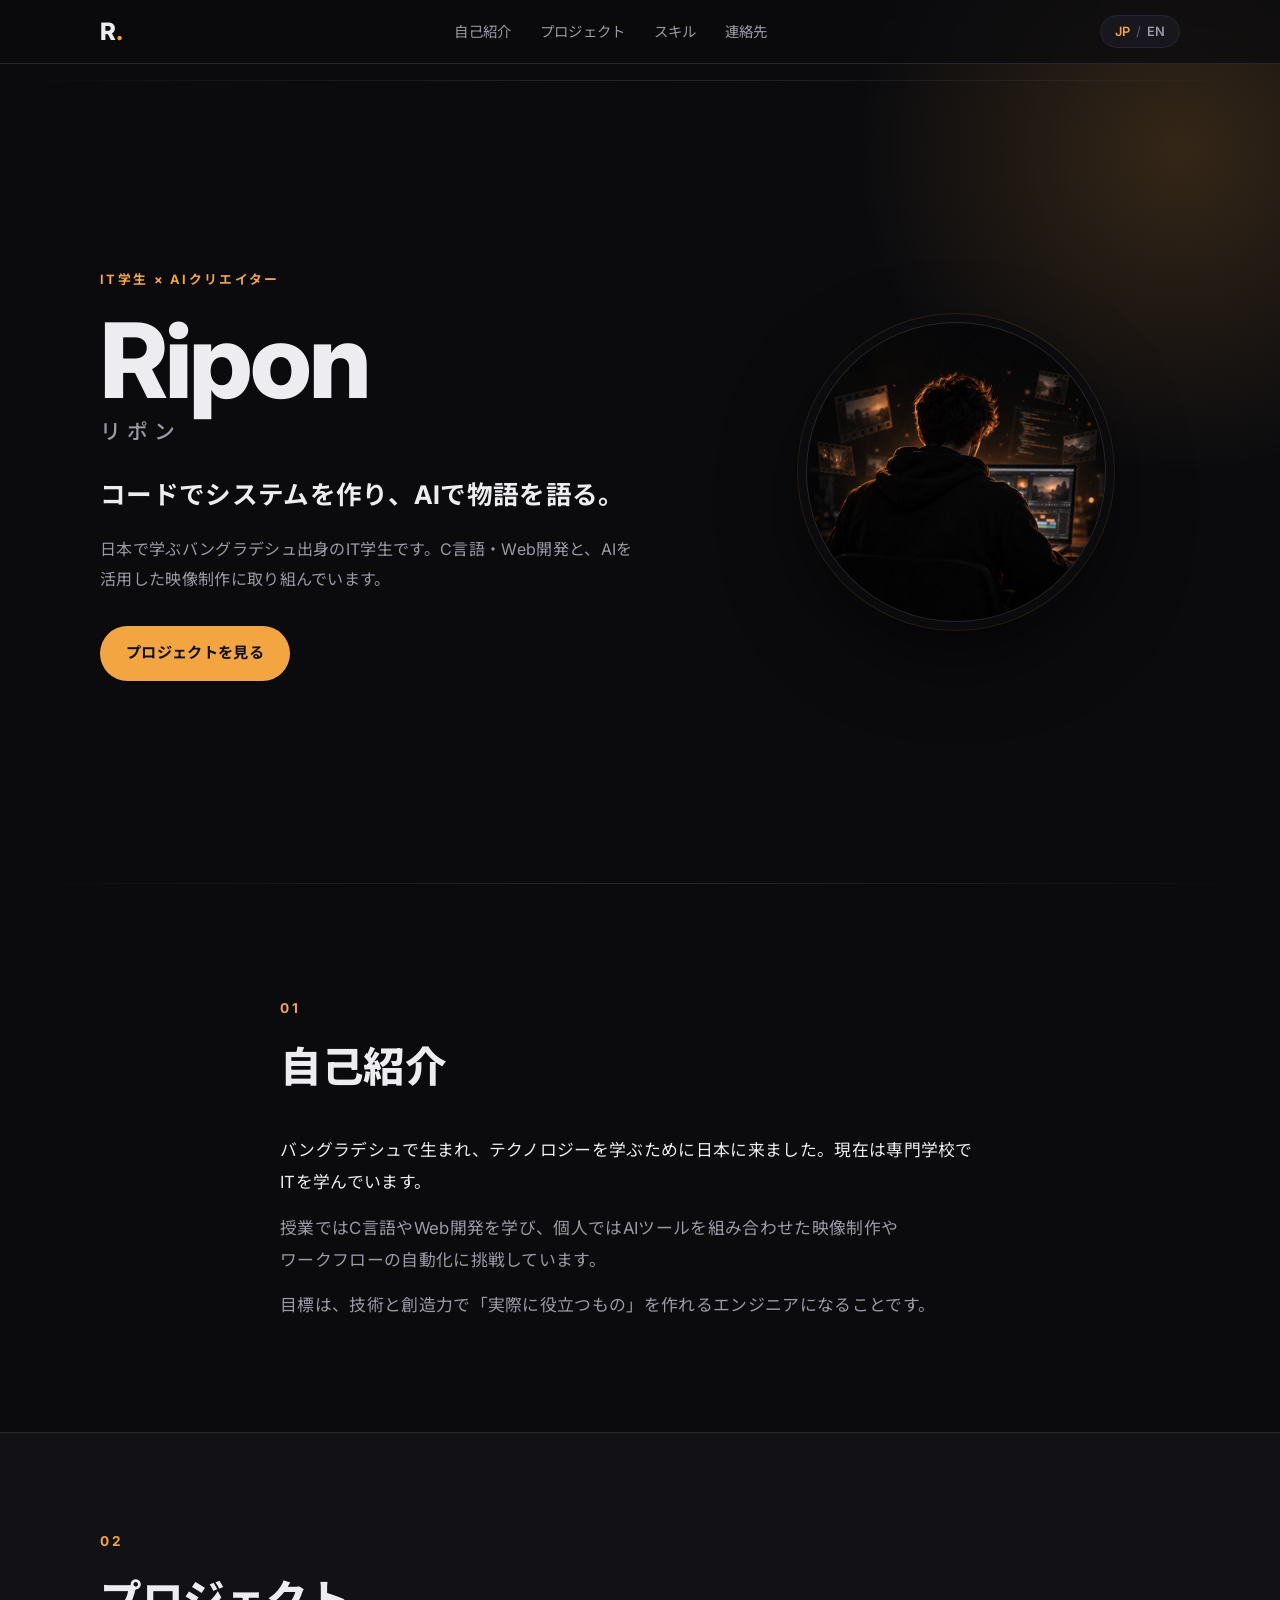
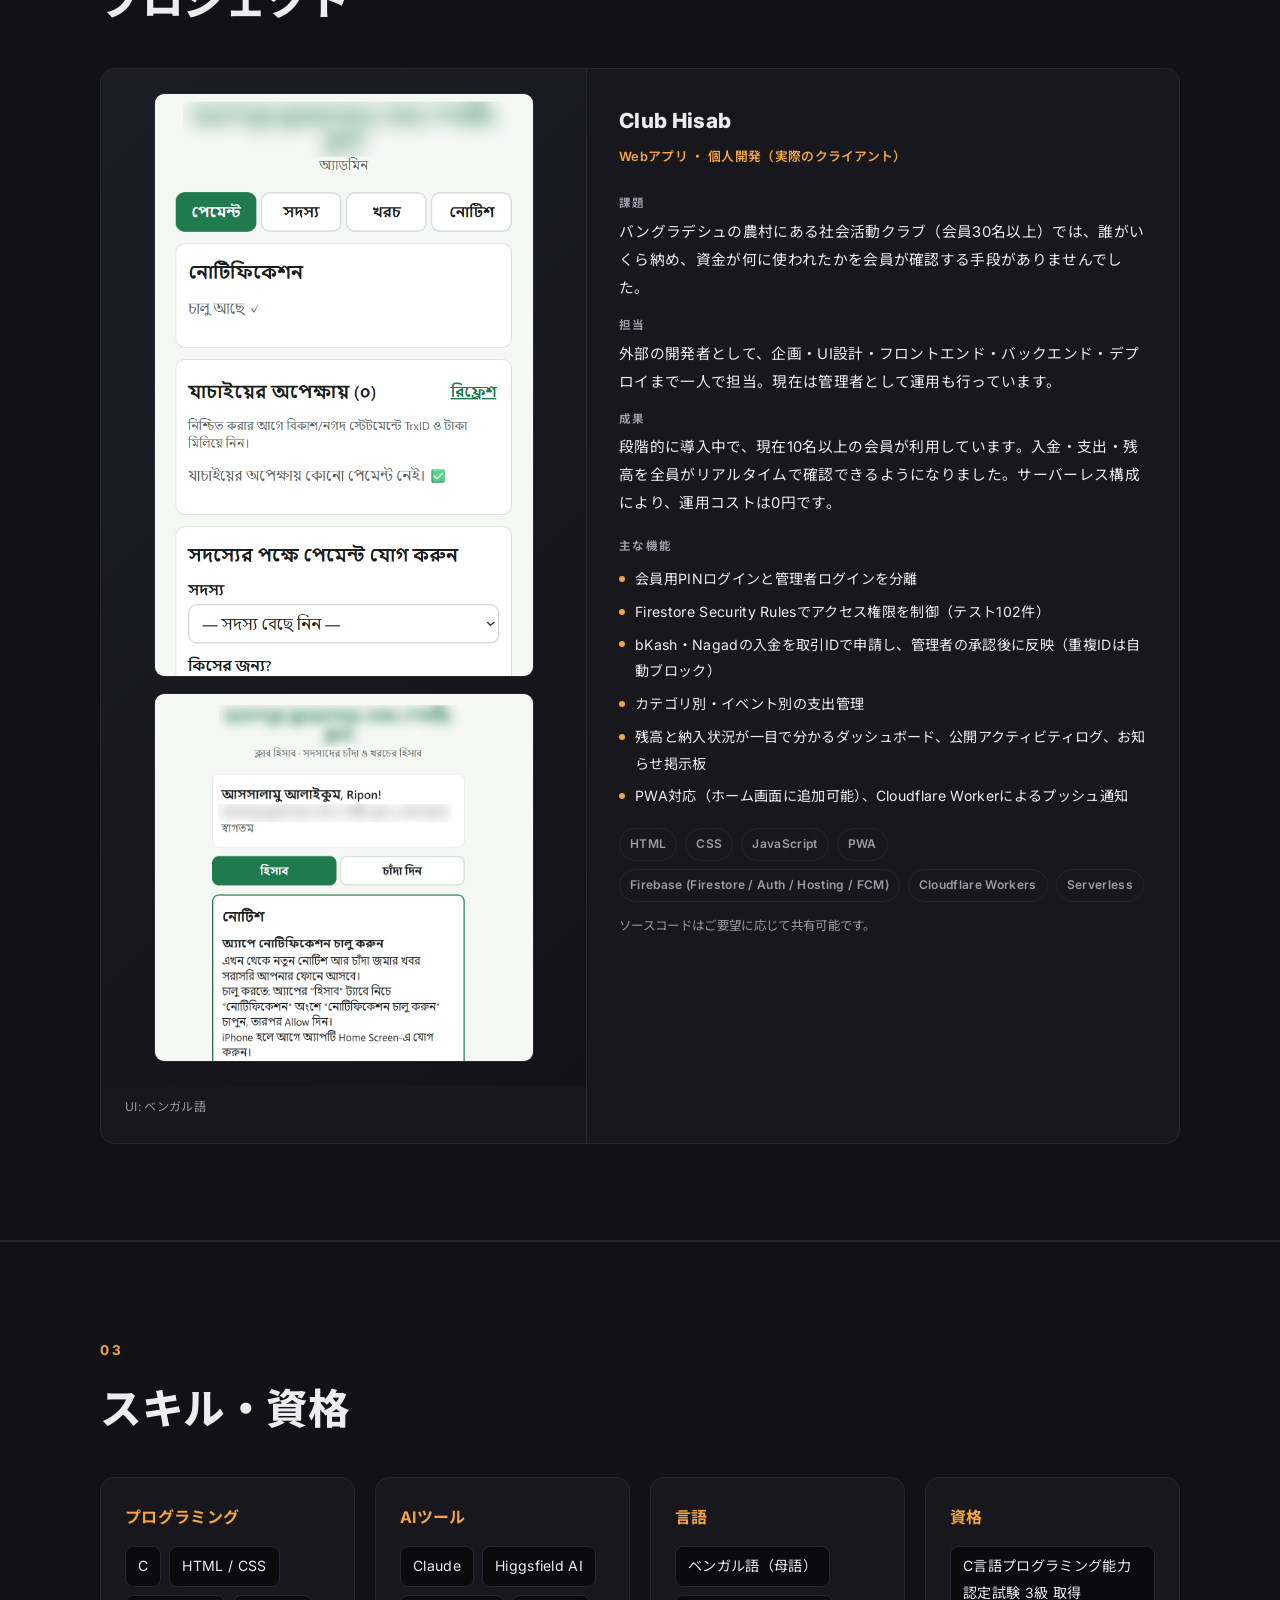
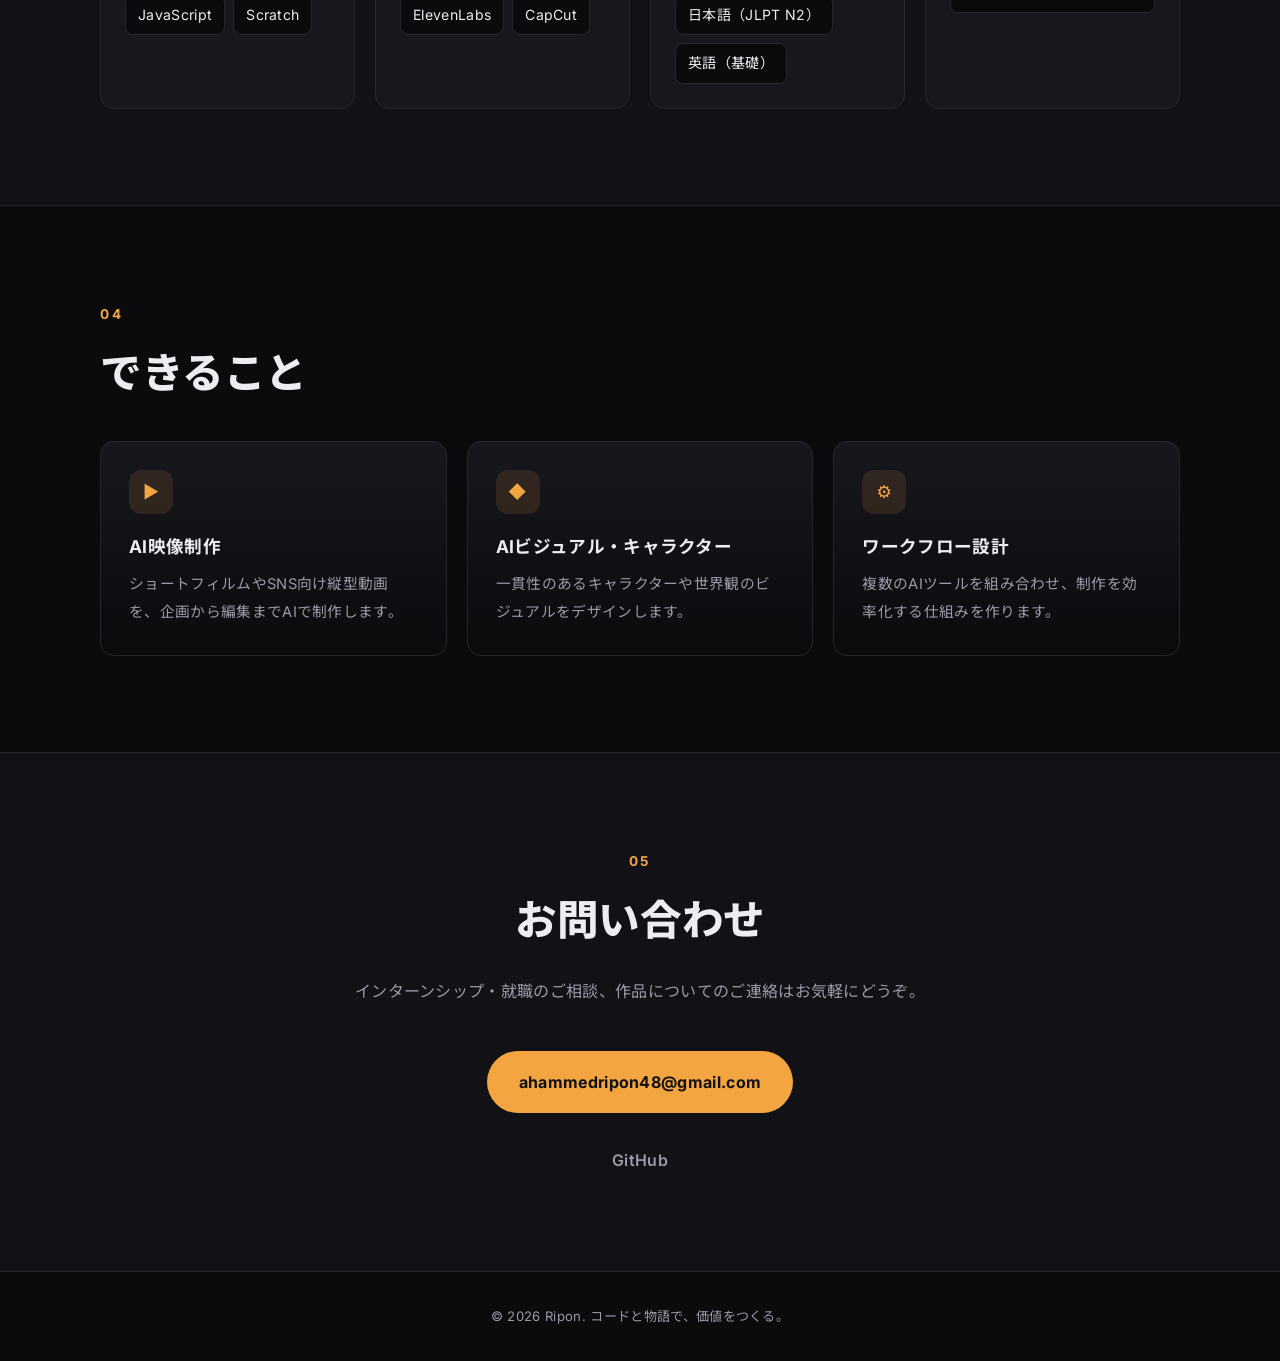
==== index.html @ 4f310263 "Launch portfolio site" ====
<!DOCTYPE html>
<html lang="ja">
<head>
  <meta charset="UTF-8">
  <meta name="viewport" content="width=device-width, initial-scale=1.0">

  <!-- Apply language before first paint. Priority: ?lang= > localStorage > Japanese -->
  <script>
    (function () {
      document.documentElement.classList.add("js");
      var lang = null;
      try { lang = new URLSearchParams(location.search).get("lang"); } catch (e) {}
      if (lang !== "en" && lang !== "ja") {
        try { lang = localStorage.getItem("ripon-lang"); } catch (e) {}
      }
      if (lang === "en") {
        document.documentElement.classList.add("lang-en");
        document.documentElement.lang = "en";
      }
    })();
  </script>

  <title>Ripon | IT Student × AI Creator</title>
  <meta name="description" content="Ripon — IT student in Japan and AI creator. I build systems with code and tell stories with AI. 日本で学ぶIT学生・AIクリエイター。">
  <meta name="theme-color" content="#0b0b0e">

  <!-- Open Graph / share preview -->
  <!-- [PLACEHOLDER] After deploying, change og:url and og:image / twitter:image to ABSOLUTE URLs
       (e.g. https://USERNAME.github.io/REPO/images/og.jpg) — most platforms ignore relative paths. -->
  <meta property="og:type" content="website">
  <meta property="og:title" content="Ripon | IT Student × AI Creator">
  <meta property="og:description" content="I build systems with code and tell stories with AI. コードでシステムを作り、AIで物語を語る。">
  <meta property="og:image" content="images/og.jpg">
  <meta property="og:image:width" content="1200">
  <meta property="og:image:height" content="630">
  <meta property="og:url" content="https://example.com/"> <!-- [PLACEHOLDER] -->
  <meta name="twitter:card" content="summary_large_image">
  <meta name="twitter:title" content="Ripon | IT Student × AI Creator">
  <meta name="twitter:description" content="I build systems with code and tell stories with AI.">
  <meta name="twitter:image" content="images/og.jpg">

  <link rel="icon" type="image/png" href="images/favicon.png">
  <link rel="apple-touch-icon" href="images/favicon.png">

  <link rel="preconnect" href="https://fonts.googleapis.com">
  <link rel="preconnect" href="https://fonts.gstatic.com" crossorigin>
  <link href="https://fonts.googleapis.com/css2?family=Inter:wght@400;500;700;800&family=Noto+Sans+JP:wght@400;500;700;900&display=swap" rel="stylesheet">
  <link rel="stylesheet" href="style.css">
</head>
<body>

  <!-- ===== HEADER / NAV ===== -->
  <header class="site-header">
    <div class="container nav">
      <a href="#hero" class="logo" aria-label="Home">R<span>.</span></a>
      <nav aria-label="Main">
        <ul class="nav-links" id="navLinks">
          <li><a href="#about"><span data-lang="ja">自己紹介</span><span data-lang="en">About</span></a></li>
          <li><a href="#projects"><span data-lang="ja">プロジェクト</span><span data-lang="en">Projects</span></a></li>
          <!-- HIDDEN FOR LAUNCH: nav AI Work — to restore: delete this wrapper line and the END line, then replace every ~~ inside with --
          <li><a href="#creative"><span data-lang="ja">AI作品</span><span data-lang="en">AI Work</span></a></li>
          END HIDDEN: nav AI Work -->
          <li><a href="#skills"><span data-lang="ja">スキル</span><span data-lang="en">Skills</span></a></li>
          <li><a href="#contact"><span data-lang="ja">連絡先</span><span data-lang="en">Contact</span></a></li>
        </ul>
      </nav>
      <div class="nav-actions">
        <button class="lang-toggle" id="langToggle" type="button" aria-label="Switch to English">
          <span class="lang-opt active" data-lang-opt="ja">JP</span>
          <span class="lang-sep">/</span>
          <span class="lang-opt" data-lang-opt="en">EN</span>
        </button>
        <button class="menu-toggle" id="menuToggle" type="button" aria-expanded="false" aria-controls="navLinks" aria-label="Menu">
          <span></span><span></span><span></span>
        </button>
      </div>
    </div>
  </header>

  <main>

    <!-- ===== 1. HERO ===== -->
    <section id="hero" class="hero">
      <div class="hero-glow" aria-hidden="true"></div>
      <div class="container hero-inner">
        <div class="hero-text">
          <p class="eyebrow"><span data-lang="ja">IT学生 × AIクリエイター</span><span data-lang="en">IT Student × AI Creator</span></p>
          <h1 class="hero-name">
            Ripon
            <span class="hero-kana">リポン</span>
          </h1>
          <p class="hero-tagline">
            <span data-lang="ja">コードでシステムを作り、AIで物語を語る。</span>
            <span data-lang="en">I build systems with code and tell stories with AI.</span>
          </p>
          <p class="hero-intro">
            <span data-lang="ja">日本で学ぶバングラデシュ出身のIT学生です。C言語・Web開発と、AIを活用した映像制作に取り組んでいます。</span>
            <span data-lang="en">I'm an IT student from Bangladesh studying in Japan, working on C, web development, and AI-powered filmmaking.</span>
          </p>
          <div class="hero-cta">
            <a href="#projects" class="btn btn-primary"><span data-lang="ja">プロジェクトを見る</span><span data-lang="en">View Projects</span></a>
            <!-- HIDDEN FOR LAUNCH: hero CV buttons — to restore: delete this wrapper line and the END line, then replace every ~~ inside with --
            <!~~ [PLACEHOLDER] CV files: files/cv-ja.pdf and files/cv-en.pdf ~~>
            <a href="files/cv-ja.pdf" class="btn btn-ghost" data-lang="ja" download>履歴書 / CV をダウンロード</a>
            <a href="files/cv-en.pdf" class="btn btn-ghost" data-lang="en" download>Download CV</a>
            END HIDDEN: hero CV buttons -->
          </div>
        </div>
        <div class="hero-avatar">
          <div class="avatar-frame">
            <img src="images/avatar.jpg" alt="" width="800" height="800">
          </div>
        </div>
      </div>
    </section>

    <!-- ===== 2. ABOUT ===== -->
    <section id="about" class="section">
      <div class="container narrow">
        <p class="section-label">01</p>
        <h2 class="section-title"><span data-lang="ja">自己紹介</span><span data-lang="en">About</span></h2>
        <p class="about-text lead">
          <span data-lang="ja">バングラデシュで生まれ、テクノロジーを学ぶために日本に来ました。現在は専門学校でITを学んでいます。</span>
          <span data-lang="en">I was born in Bangladesh and came to Japan to study technology. I'm currently studying IT at a vocational college.</span>
        </p>
        <p class="about-text">
          <span data-lang="ja">授業ではC言語やWeb開発を学び、個人ではAIツールを組み合わせた映像制作やワークフローの自動化に挑戦しています。</span>
          <span data-lang="en">In class I learn C and web development; on my own I build AI video projects and automate creative workflows by connecting multiple AI tools.</span>
        </p>
        <p class="about-text">
          <span data-lang="ja">目標は、技術と創造力で「実際に役立つもの」を作れるエンジニアになることです。</span>
          <span data-lang="en">My goal is to become an engineer who uses technology and creativity to build things people actually use.</span>
        </p>
      </div>
    </section>

    <!-- ===== 3. PROJECTS ===== -->
    <section id="projects" class="section section-alt">
      <div class="container">
        <p class="section-label">02</p>
        <h2 class="section-title"><span data-lang="ja">プロジェクト</span><span data-lang="en">Projects</span></h2>

        <div class="project-grid">

          <!-- Project 1: Club Hisab (featured) -->
          <article class="project-card featured">
            <div class="project-thumb thumb-shots">
              <img class="shot shot-admin" src="images/club-hisab-admin.png" alt="Club Hisab admin panel (Bengali UI)" width="604" height="930" loading="lazy">
              <img class="shot shot-member" src="images/club-hisab.png" alt="Club Hisab member home (Bengali UI)" width="1006" height="976" loading="lazy">
            </div>
            <p class="thumb-caption"><span data-lang="ja">UI: ベンガル語</span><span data-lang="en">UI: Bengali</span></p>
            <div class="project-body">
              <h3 class="project-title">Club Hisab</h3>
              <p class="project-type"><span data-lang="ja">Webアプリ ・ 個人開発（実際のクライアント）</span><span data-lang="en">Web App · Solo Build for a Real Client</span></p>
              <dl class="case">
                <dt><span data-lang="ja">課題</span><span data-lang="en">Problem</span></dt>
                <dd>
                  <span data-lang="ja">バングラデシュの農村にある社会活動クラブ（会員30名以上）では、誰がいくら納め、資金が何に使われたかを会員が確認する手段がありませんでした。</span>
                  <span data-lang="en">A social-work club of 30+ members in a Bangladeshi village had no way for members to see who paid what or where the money went.</span>
                </dd>
                <dt><span data-lang="ja">担当</span><span data-lang="en">My Role</span></dt>
                <dd>
                  <span data-lang="ja">外部の開発者として、企画・UI設計・フロントエンド・バックエンド・デプロイまで一人で担当。現在は管理者として運用も行っています。</span>
                  <span data-lang="en">As an outside developer, I designed and built the entire app solo — planning, UI, front end, back end, and deployment — and now run it as admin.</span>
                </dd>
                <dt><span data-lang="ja">成果</span><span data-lang="en">Result</span></dt>
                <dd>
                  <span data-lang="ja">段階的に導入中で、現在10名以上の会員が利用しています。入金・支出・残高を全員がリアルタイムで確認できるようになりました。サーバーレス構成により、運用コストは0円です。</span>
                  <span data-lang="en">Rolling out in stages, with 10+ members actively using it. Every member can now see contributions, spending, and balance in real time. Serverless architecture keeps running costs at zero.</span>
                </dd>
              </dl>
              <div class="features">
                <h4 class="features-title"><span data-lang="ja">主な機能</span><span data-lang="en">Key Features</span></h4>
                <ul class="feature-list">
                  <li><span data-lang="ja">会員用PINログインと管理者ログインを分離</span><span data-lang="en">Member PIN login with a separate admin login</span></li>
                  <li><span data-lang="ja">Firestore Security Rulesでアクセス権限を制御（テスト102件）</span><span data-lang="en">Access control enforced with Firestore Security Rules (102 tests)</span></li>
                  <li><span data-lang="ja">bKash・Nagadの入金を取引IDで申請し、管理者の承認後に反映（重複IDは自動ブロック）</span><span data-lang="en">bKash/Nagad payments submitted with a transaction ID and counted only after admin approval (duplicate IDs blocked)</span></li>
                  <li><span data-lang="ja">カテゴリ別・イベント別の支出管理</span><span data-lang="en">Expense tracking by category and event</span></li>
                  <li><span data-lang="ja">残高と納入状況が一目で分かるダッシュボード、公開アクティビティログ、お知らせ掲示板</span><span data-lang="en">Dashboard showing balance and who has or hasn't paid, plus a public activity log and notice board</span></li>
                  <li><span data-lang="ja">PWA対応（ホーム画面に追加可能）、Cloudflare Workerによるプッシュ通知</span><span data-lang="en">Installable PWA with push notifications via a Cloudflare Worker</span></li>
                </ul>
              </div>
              <ul class="tags">
                <li>HTML</li><li>CSS</li><li>JavaScript</li><li>PWA</li><li>Firebase (Firestore / Auth / Hosting / FCM)</li><li>Cloudflare Workers</li><li>Serverless</li>
              </ul>
              <p class="project-note"><span data-lang="ja">ソースコードはご要望に応じて共有可能です。</span><span data-lang="en">Source code available on request.</span></p>
              <!-- Repo is private — link stays "#" so it remains hidden -->
              <a href="#" class="project-link"><span data-lang="ja">詳細を見る →</span><span data-lang="en">View details →</span></a>
            </div>
          </article>

          <!-- HIDDEN FOR LAUNCH: Projects 2–3 (マイ貯金プラン, QUMCUM) — to restore: delete this wrapper line and the END line, then replace every ~~ inside with --
          <!~~ Project 2: マイ貯金プラン ~~>
          <article class="project-card">
            <div class="project-thumb">
              <!~~ [PLACEHOLDER] <img src="images/saving-plan.png" alt="マイ貯金プラン screenshot"> ~~>
              <span class="placeholder-tag">[PLACEHOLDER] Screenshot</span>
            </div>
            <div class="project-body">
              <h3 class="project-title"><span data-lang="ja">マイ貯金プラン</span><span data-lang="en">My Savings Plan (マイ貯金プラン)</span></h3>
              <p class="project-type"><span data-lang="ja">デスクトップアプリ ・ 学校チーム制作</span><span data-lang="en">Desktop App · School Team Project</span></p>
              <dl class="case">
                <dt><span data-lang="ja">課題</span><span data-lang="en">Problem</span></dt>
                <dd>
                  <span data-lang="ja">[PLACEHOLDER] 学生が貯金目標を立てても、進み具合が見えず続かない。</span>
                  <span data-lang="en">[PLACEHOLDER] Students set savings goals but give up because they can't see their progress.</span>
                </dd>
                <dt><span data-lang="ja">担当</span><span data-lang="en">My Role</span></dt>
                <dd>
                  <span data-lang="ja">[PLACEHOLDER] チームの一員として、○○機能の実装を担当。</span>
                  <span data-lang="en">[PLACEHOLDER] As a team member, I implemented the ___ feature.</span>
                </dd>
                <dt><span data-lang="ja">成果</span><span data-lang="en">Result</span></dt>
                <dd>
                  <span data-lang="ja">[PLACEHOLDER] 目標額と達成率を日本語UIで分かりやすく表示するアプリを完成。</span>
                  <span data-lang="en">[PLACEHOLDER] Shipped an app that clearly shows goal amount and progress in a Japanese UI.</span>
                </dd>
              </dl>
              <ul class="tags">
                <li>C</li><li>DX Library</li><li><span data-lang="ja">チーム開発</span><span data-lang="en">Team Project</span></li>
              </ul>
              <!~~ [PLACEHOLDER] Replace "#" with real link — hidden until then ~~>
              <a href="#" class="project-link"><span data-lang="ja">詳細を見る →</span><span data-lang="en">View details →</span></a>
            </div>
          </article>

          <!~~ Project 3: QUMCUM ~~>
          <article class="project-card">
            <div class="project-thumb">
              <!~~ [PLACEHOLDER] <img src="images/qumcum.png" alt="QUMCUM robot program"> ~~>
              <span class="placeholder-tag">[PLACEHOLDER] Photo / Screenshot</span>
            </div>
            <div class="project-body">
              <h3 class="project-title"><span data-lang="ja">QUMCUM 信号プログラム</span><span data-lang="en">QUMCUM Traffic Signal Program</span></h3>
              <p class="project-type"><span data-lang="ja">ロボット × 教育 ・ 授業制作</span><span data-lang="en">Robotics × Education · Class Project</span></p>
              <dl class="case">
                <dt><span data-lang="ja">課題</span><span data-lang="en">Problem</span></dt>
                <dd>
                  <span data-lang="ja">[PLACEHOLDER] 日本の交通ルール（信号）を楽しく学べる教材が欲しい。</span>
                  <span data-lang="en">[PLACEHOLDER] Needed a fun way to learn Japanese traffic-signal rules.</span>
                </dd>
                <dt><span data-lang="ja">担当</span><span data-lang="en">My Role</span></dt>
                <dd>
                  <span data-lang="ja">[PLACEHOLDER] クイズの設計とScratchでのプログラム作成。</span>
                  <span data-lang="en">[PLACEHOLDER] Designed the quiz and programmed it in Scratch.</span>
                </dd>
                <dt><span data-lang="ja">成果</span><span data-lang="en">Result</span></dt>
                <dd>
                  <span data-lang="ja">[PLACEHOLDER] ロボットが動きで正解・不正解を伝えるクイズ形式の教材を完成。</span>
                  <span data-lang="en">[PLACEHOLDER] Built a quiz where the robot shows right/wrong answers through movement.</span>
                </dd>
              </dl>
              <ul class="tags">
                <li>Scratch</li><li>QUMCUM Pro</li><li><span data-lang="ja">ロボット</span><span data-lang="en">Robotics</span></li>
              </ul>
              <!~~ [PLACEHOLDER] Replace "#" with real link — hidden until then ~~>
              <a href="#" class="project-link"><span data-lang="ja">詳細を見る →</span><span data-lang="en">View details →</span></a>
            </div>
          </article>
          END HIDDEN: Projects 2–3 (マイ貯金プラン, QUMCUM) -->

        </div>
      </div>
    </section>

    <!-- HIDDEN FOR LAUNCH: AI Creative Work section — to restore: delete this wrapper line and the END line, then replace every ~~ inside with --
    <!~~ ===== 4. AI CREATIVE WORK ===== ~~>
    <section id="creative" class="section">
      <div class="container">
        <p class="section-label">03</p>
        <h2 class="section-title"><span data-lang="ja">AIクリエイティブ作品</span><span data-lang="en">AI Creative Work</span></h2>
        <p class="section-lead">
          <span data-lang="ja">Claude・Higgsfield・ElevenLabs・CapCutを組み合わせて制作したAI映像・ビジュアル作品です。</span>
          <span data-lang="en">AI videos and visuals made by combining Claude, Higgsfield, ElevenLabs, and CapCut.</span>
        </p>

        <div class="gallery">
          <!~~ [PLACEHOLDER] Replace each tile with <video> / <img> / YouTube thumbnail link ~~>
          <figure class="gallery-item tall">
            <div class="gallery-media"><span class="placeholder-tag">[PLACEHOLDER] AI Short Film</span></div>
            <figcaption><span data-lang="ja">[PLACEHOLDER] 作品タイトル 1 — AIショートフィルム</span><span data-lang="en">[PLACEHOLDER] Title 1 — AI Short Film</span></figcaption>
          </figure>
          <figure class="gallery-item">
            <div class="gallery-media"><span class="placeholder-tag">[PLACEHOLDER] Character Art</span></div>
            <figcaption><span data-lang="ja">[PLACEHOLDER] 作品タイトル 2 — キャラクターデザイン</span><span data-lang="en">[PLACEHOLDER] Title 2 — Character Design</span></figcaption>
          </figure>
          <figure class="gallery-item">
            <div class="gallery-media"><span class="placeholder-tag">[PLACEHOLDER] Cinematic Still</span></div>
            <figcaption><span data-lang="ja">[PLACEHOLDER] 作品タイトル 3 — シネマティック画像</span><span data-lang="en">[PLACEHOLDER] Title 3 — Cinematic Still</span></figcaption>
          </figure>
          <figure class="gallery-item wide">
            <div class="gallery-media"><span class="placeholder-tag">[PLACEHOLDER] AI Video Series</span></div>
            <figcaption><span data-lang="ja">[PLACEHOLDER] 作品タイトル 4 — AI映像シリーズ</span><span data-lang="en">[PLACEHOLDER] Title 4 — AI Video Series</span></figcaption>
          </figure>
        </div>
      </div>
    </section>
    END HIDDEN: AI Creative Work section -->

    <!-- ===== 5. SKILLS & CERTIFICATIONS ===== -->
    <section id="skills" class="section section-alt">
      <div class="container">
        <p class="section-label">03</p>
        <h2 class="section-title"><span data-lang="ja">スキル・資格</span><span data-lang="en">Skills &amp; Certifications</span></h2>

        <div class="skills-grid">
          <div class="skill-block">
            <h3><span data-lang="ja">プログラミング</span><span data-lang="en">Programming</span></h3>
            <ul class="skill-list">
              <li>C</li><li>HTML / CSS</li><li>JavaScript</li><li>Scratch</li>
            </ul>
          </div>
          <div class="skill-block">
            <h3><span data-lang="ja">AIツール</span><span data-lang="en">AI Tools</span></h3>
            <ul class="skill-list">
              <li>Claude</li><li>Higgsfield AI</li><li>ElevenLabs</li><li>CapCut</li>
            </ul>
          </div>
          <div class="skill-block">
            <h3><span data-lang="ja">言語</span><span data-lang="en">Languages</span></h3>
            <ul class="skill-list">
              <li><span data-lang="ja">ベンガル語（母語）</span><span data-lang="en">Bengali (Native)</span></li>
              <li><span data-lang="ja">日本語（JLPT N2）</span><span data-lang="en">Japanese (JLPT N2)</span></li>
              <li><span data-lang="ja">英語（基礎）</span><span data-lang="en">English (Basic)</span></li>
            </ul>
          </div>
          <div class="skill-block">
            <h3><span data-lang="ja">資格</span><span data-lang="en">Certifications</span></h3>
            <ul class="skill-list">
              <li>
                <span data-lang="ja">C言語プログラミング能力認定試験 3級 取得</span>
                <span data-lang="en">C Programming Ability Certification, Level 3 (Passed)</span>
              </li>
            </ul>
          </div>
        </div>
      </div>
    </section>

    <!-- ===== 6. SERVICES (portfolio style, no pricing) ===== -->
    <section id="services" class="section">
      <div class="container">
        <p class="section-label">04</p>
        <h2 class="section-title"><span data-lang="ja">できること</span><span data-lang="en">What I Do</span></h2>
        <div class="service-grid">
          <div class="service-card">
            <span class="service-icon" aria-hidden="true">▶</span>
            <h3><span data-lang="ja">AI映像制作</span><span data-lang="en">AI Video Production</span></h3>
            <p>
              <span data-lang="ja">ショートフィルムやSNS向け縦型動画を、企画から編集までAIで制作します。</span>
              <span data-lang="en">Short films and vertical social videos, from concept to final edit, made with AI.</span>
            </p>
          </div>
          <div class="service-card">
            <span class="service-icon" aria-hidden="true">◆</span>
            <h3><span data-lang="ja">AIビジュアル・キャラクター</span><span data-lang="en">AI Visuals &amp; Characters</span></h3>
            <p>
              <span data-lang="ja">一貫性のあるキャラクターや世界観のビジュアルをデザインします。</span>
              <span data-lang="en">Consistent characters and world-building visuals.</span>
            </p>
          </div>
          <div class="service-card">
            <span class="service-icon" aria-hidden="true">⚙</span>
            <h3><span data-lang="ja">ワークフロー設計</span><span data-lang="en">Workflow Design</span></h3>
            <p>
              <span data-lang="ja">複数のAIツールを組み合わせ、制作を効率化する仕組みを作ります。</span>
              <span data-lang="en">Systems that connect multiple AI tools to make production faster.</span>
            </p>
          </div>
        </div>
      </div>
    </section>

    <!-- ===== 7. CONTACT ===== -->
    <section id="contact" class="section section-alt contact">
      <div class="container narrow center">
        <p class="section-label">05</p>
        <h2 class="section-title"><span data-lang="ja">お問い合わせ</span><span data-lang="en">Contact</span></h2>
        <p class="section-lead">
          <span data-lang="ja">インターンシップ・就職のご相談、作品についてのご連絡はお気軽にどうぞ。</span>
          <span data-lang="en">Open to internship and job opportunities. Feel free to reach out about my work, too.</span>
        </p>
        <div class="contact-actions">
          <a href="mailto:ahammedripon48@gmail.com" class="btn btn-primary btn-lg">ahammedripon48@gmail.com</a>
          <!-- HIDDEN FOR LAUNCH: contact CV buttons — to restore: delete this wrapper line and the END line, then replace every ~~ inside with --
          <!~~ [PLACEHOLDER] CV files: files/cv-ja.pdf and files/cv-en.pdf ~~>
          <a href="files/cv-ja.pdf" class="btn btn-ghost btn-lg" data-lang="ja" download>履歴書 / CV をダウンロード</a>
          <a href="files/cv-en.pdf" class="btn btn-ghost btn-lg" data-lang="en" download>Download CV</a>
          END HIDDEN: contact CV buttons -->
        </div>
        <ul class="social-links">
          <li><a href="https://github.com/Ripon1710" target="_blank" rel="noopener">GitHub</a></li>
          <li><a href="#" target="_blank" rel="noopener">YouTube</a></li>   <!-- [PLACEHOLDER] URL -->
          <li><a href="#" target="_blank" rel="noopener">TikTok</a></li>    <!-- [PLACEHOLDER] URL -->
          <li><a href="#" target="_blank" rel="noopener">Instagram</a></li> <!-- [PLACEHOLDER] URL -->
        </ul>
      </div>
    </section>

  </main>

  <footer class="site-footer">
    <div class="container">
      <p>© <span id="year">2026</span> Ripon.
        <span data-lang="ja">コードと物語で、価値をつくる。</span><span data-lang="en">Creating value with code and stories.</span>
      </p>
    </div>
  </footer>

  <script src="script.js"></script>
</body>
</html>
---- style.css ----
/* =========================================
   Ripon Portfolio — v1
   Dark cinematic theme, single accent color
   ========================================= */

:root {
  --bg: #0b0b0e;
  --bg-alt: #111116;
  --surface: #17171d;
  --border: #26262f;
  --text: #ececf1;
  --muted: #9a9aa8;
  --accent: #f2a541;           /* the ONE accent color (warm cinematic amber) */
  --accent-soft: rgba(242, 165, 65, 0.12);

  --font: "Inter", "Noto Sans JP", system-ui, -apple-system, "Hiragino Sans", "Yu Gothic", sans-serif;
  --radius: 14px;
  --max: 1120px;
  --nav-h: 64px;
}

/* ---------- Language visibility (single source of truth in HTML) ---------- */
html:not(.lang-en) [data-lang="en"] { display: none; }
html.lang-en [data-lang="ja"] { display: none; }

/* Japanese text reads better slightly looser */
html[lang="ja"] body { letter-spacing: 0.02em; line-height: 1.9; }

*,
*::before,
*::after { box-sizing: border-box; margin: 0; padding: 0; }

html { scroll-behavior: smooth; scroll-padding-top: var(--nav-h); }

body {
  font-family: var(--font);
  background: var(--bg);
  color: var(--text);
  line-height: 1.7;
  -webkit-font-smoothing: antialiased;
}

img, video { max-width: 100%; display: block; }
a { color: inherit; text-decoration: none; }
ul { list-style: none; }

:focus-visible { outline: 2px solid var(--accent); outline-offset: 3px; border-radius: 4px; }

.container { width: 100%; max-width: var(--max); margin: 0 auto; padding: 0 20px; }
.narrow { max-width: 760px; }
.center { text-align: center; }

/* ---------- Header ---------- */
.site-header {
  position: fixed; inset: 0 0 auto 0; z-index: 100;
  height: var(--nav-h);
  background: rgba(11, 11, 14, 0.75);
  backdrop-filter: blur(12px);
  -webkit-backdrop-filter: blur(12px);
  border-bottom: 1px solid var(--border);
}
.nav { height: 100%; display: flex; align-items: center; justify-content: space-between; gap: 16px; }
.logo { font-weight: 800; font-size: 1.5rem; letter-spacing: -0.02em; }
.logo span { color: var(--accent); }

.nav-links { display: flex; gap: 28px; font-size: 0.9rem; color: var(--muted); }
.nav-links a { transition: color .2s; }
.nav-links a:hover { color: var(--text); }

.nav-actions { display: flex; align-items: center; gap: 10px; }

/* Hamburger (mobile only, and only when JS is running) */
.menu-toggle {
  display: none; flex-direction: column; align-items: center; justify-content: center; gap: 4px;
  width: 40px; height: 40px; border-radius: 999px; cursor: pointer;
  background: var(--surface); border: 1px solid var(--border);
  transition: border-color .2s;
}
.menu-toggle:hover { border-color: var(--accent); }
.menu-toggle span { display: block; width: 16px; height: 2px; background: var(--text); border-radius: 2px; transition: transform .25s, opacity .2s; }
.menu-toggle[aria-expanded="true"] span:nth-child(1) { transform: translateY(6px) rotate(45deg); }
.menu-toggle[aria-expanded="true"] span:nth-child(2) { opacity: 0; }
.menu-toggle[aria-expanded="true"] span:nth-child(3) { transform: translateY(-6px) rotate(-45deg); }

@media (max-width: 959px) {
  .nav-links {
    position: absolute; top: var(--nav-h); left: 0; right: 0;
    background: var(--bg);
    border-bottom: 1px solid var(--border);
  }
  .nav-links a:hover { color: var(--accent); }

  /* With JS: hamburger + dropdown panel */
  html.js .menu-toggle { display: inline-flex; }
  html.js .nav-links {
    display: none;
    flex-direction: column; gap: 0;
    padding: 8px 20px 16px;
  }
  html.js .nav-links.open { display: flex; }
  html.js .nav-links a { display: block; padding: 14px 0; font-size: 1rem; color: var(--text); border-bottom: 1px solid var(--border); }
  html.js .nav-links li:last-child a { border-bottom: none; }

  /* Without JS: always-visible horizontal scrollable row under the header */
  html:not(.js) .nav-links {
    display: flex; flex-direction: row; gap: 22px;
    padding: 0 20px;
    overflow-x: auto; white-space: nowrap;
    -webkit-overflow-scrolling: touch; scrollbar-width: none;
  }
  html:not(.js) .nav-links::-webkit-scrollbar { display: none; }
  html:not(.js) .nav-links li { flex: 0 0 auto; }
  html:not(.js) .nav-links a { display: block; padding: 12px 0; }
  html:not(.js) { scroll-padding-top: calc(var(--nav-h) + 48px); }
  html:not(.js) .hero { padding-top: calc(var(--nav-h) + 88px); }
}

.lang-toggle {
  display: flex; align-items: center; gap: 6px;
  background: var(--surface); border: 1px solid var(--border);
  color: var(--muted); font: 600 0.8rem var(--font);
  padding: 8px 14px; border-radius: 999px; cursor: pointer;
  transition: border-color .2s;
}
.lang-toggle:hover { border-color: var(--accent); }
.lang-opt.active { color: var(--accent); }
.lang-sep { opacity: .4; }

/* ---------- Hero ---------- */
.hero {
  position: relative; overflow: hidden;
  min-height: 100svh;
  display: flex; align-items: center;
  padding: calc(var(--nav-h) + 40px) 0 60px;
}
.hero-glow {
  position: absolute; width: 700px; height: 700px; top: -200px; right: -250px;
  background: radial-gradient(circle, rgba(242,165,65,.18) 0%, transparent 65%);
  pointer-events: none;
}
/* subtle letterbox lines for a cinematic feel */
.hero::before, .hero::after {
  content: ""; position: absolute; left: 0; right: 0; height: 1px;
  background: linear-gradient(90deg, transparent, var(--border), transparent);
}
.hero::before { top: calc(var(--nav-h) + 16px); }
.hero::after { bottom: 16px; }

.hero-inner { position: relative; display: grid; gap: 48px; align-items: center; }
.eyebrow {
  display: inline-block; color: var(--accent);
  font-size: 0.8rem; font-weight: 700; letter-spacing: 0.18em; text-transform: uppercase;
  margin-bottom: 16px;
}
.hero-name {
  font-size: clamp(3rem, 12vw, 6.5rem); font-weight: 800; line-height: 1;
  letter-spacing: -0.03em;
}
.hero-kana {
  display: block; margin-top: 10px;
  font-size: clamp(1rem, 3vw, 1.3rem); font-weight: 500; letter-spacing: 0.3em;
  color: var(--muted);
}
.hero-tagline { margin-top: 28px; font-size: clamp(1.15rem, 3.4vw, 1.6rem); font-weight: 700; }
.hero-intro { margin-top: 14px; color: var(--muted); max-width: 560px; }
.hero-cta { margin-top: 32px; display: flex; flex-wrap: wrap; gap: 12px; }

.hero-avatar { display: flex; justify-content: center; }
.avatar-frame {
  position: relative; width: min(300px, 70vw); aspect-ratio: 1;
  border-radius: 50%;
  background: radial-gradient(circle at 30% 30%, #22222b, #0f0f13);
  border: 1px solid var(--border);
  box-shadow: 0 0 0 8px var(--bg), 0 0 0 9px var(--accent-soft), 0 30px 80px rgba(0,0,0,.6);
  display: grid; place-items: center;
}
.avatar-frame img { width: 100%; height: 100%; object-fit: cover; border-radius: 50%; }

/* ---------- Buttons ---------- */
.btn {
  display: inline-flex; align-items: center; justify-content: center;
  padding: 13px 26px; border-radius: 999px;
  font-weight: 700; font-size: 0.95rem;
  transition: transform .2s, background .2s, border-color .2s, color .2s;
}
.btn:hover { transform: translateY(-2px); }
.btn-primary { background: var(--accent); color: #111; }
.btn-primary:hover { background: #ffb85a; }
.btn-ghost { border: 1px solid var(--border); color: var(--text); }
.btn-ghost:hover { border-color: var(--accent); color: var(--accent); }
.btn-lg { padding: 16px 32px; font-size: 1rem; margin-top: 8px; word-break: break-all; }

/* ---------- Sections ---------- */
.section { padding: 96px 0; }
.section-alt { background: var(--bg-alt); border-top: 1px solid var(--border); border-bottom: 1px solid var(--border); }
.section-label { color: var(--accent); font-weight: 700; font-size: 0.85rem; letter-spacing: 0.2em; }
.section-title {
  font-size: clamp(1.8rem, 5vw, 2.6rem); font-weight: 800; letter-spacing: -0.01em;
  margin: 6px 0 28px;
}
.section-lead { color: var(--muted); max-width: 640px; margin: -12px 0 36px; }
.center .section-lead { margin-left: auto; margin-right: auto; }

.about-text { color: var(--muted); font-size: 1.05rem; margin-bottom: 14px; }
.about-text.lead { color: var(--text); }

/* ---------- Placeholder tag ---------- */
.placeholder-tag {
  display: inline-block;
  font: 600 0.7rem/1 var(--font); letter-spacing: 0.05em;
  color: var(--accent); background: var(--accent-soft);
  border: 1px dashed var(--accent);
  padding: 6px 10px; border-radius: 6px;
}

/* ---------- Projects ---------- */
.project-grid { display: grid; gap: 24px; }
.project-card {
  background: var(--surface); border: 1px solid var(--border); border-radius: var(--radius);
  overflow: hidden; display: flex; flex-direction: column;
  transition: border-color .25s, transform .25s;
}
.project-card:hover { border-color: rgba(242,165,65,.5); transform: translateY(-4px); }
.project-thumb {
  aspect-ratio: 16 / 9;
  background: linear-gradient(135deg, #1d1d25, #121217);
  display: grid; place-items: center;
  border-bottom: 1px solid var(--border);
}
.project-thumb img { width: 100%; height: 100%; object-fit: cover; }

/* Phone screenshots side by side (Club Hisab) — no 16:9 crop, grows to fit */
.project-thumb.thumb-shots {
  aspect-ratio: auto;
  display: flex; align-items: center; justify-content: center; gap: 12px;
  /* cap the inner width at ~560px so images don't get huge on tablet */
  padding: 20px max(16px, calc((100% - 560px) / 2));
}
.thumb-shots .shot {
  min-width: 0; width: auto; height: auto;
  object-fit: contain; border-radius: 10px;
  border: 1px solid var(--border);
}
/* flex-grow ∝ aspect ratio (w/h) so both images end up the same height */
.thumb-shots .shot-admin  { flex: 65 1 0; }   /* 604x930  ≈ 0.65 */
.thumb-shots .shot-member { flex: 103 1 0; }  /* 1006x976 ≈ 1.03 */
.project-body { padding: 24px; display: flex; flex-direction: column; flex: 1; }
.project-title { font-size: 1.3rem; font-weight: 800; }
.project-type { color: var(--accent); font-size: 0.8rem; font-weight: 600; margin: 4px 0 16px; }

.case { display: grid; gap: 4px; font-size: 0.92rem; margin-bottom: 18px; }
.case dt { font-size: 0.72rem; font-weight: 700; letter-spacing: 0.12em; text-transform: uppercase; color: var(--muted); margin-top: 8px; }
.case dd { color: var(--text); }

/* Thumbnail caption (e.g. UI language) */
.thumb-caption { padding: 10px 24px 0; font-size: 0.75rem; color: var(--muted); }

/* Key features list inside a project card */
.features { margin-bottom: 18px; }
.features-title { font-size: 0.72rem; font-weight: 700; letter-spacing: 0.12em; text-transform: uppercase; color: var(--muted); margin-bottom: 8px; }
.feature-list { display: grid; gap: 6px; font-size: 0.88rem; }
.feature-list li { position: relative; padding-left: 16px; }
.feature-list li::before {
  content: ""; position: absolute; left: 0; top: 0.7em;
  width: 6px; height: 6px; border-radius: 50%; background: var(--accent);
}

.tags { display: flex; flex-wrap: wrap; gap: 8px; margin-top: auto; }
.tags li {
  font-size: 0.75rem; font-weight: 600; color: var(--muted);
  border: 1px solid var(--border); padding: 4px 10px; border-radius: 999px;
}
.project-link { margin-top: 18px; font-weight: 700; font-size: 0.9rem; color: var(--accent); }
.project-link:hover { text-decoration: underline; }
a.project-link[href="#"] { display: none; } /* hide placeholder links */
.project-note { margin-top: 12px; font-size: 0.78rem; color: var(--muted); }

/* ---------- Gallery ---------- */
.gallery { display: grid; gap: 16px; grid-template-columns: 1fr; }
.gallery-item { margin: 0; }
.gallery-media {
  aspect-ratio: 16 / 9; border-radius: var(--radius);
  background:
    linear-gradient(180deg, transparent 60%, rgba(0,0,0,.6)),
    linear-gradient(135deg, #1f1a14, #12121a 60%);
  border: 1px solid var(--border);
  display: grid; place-items: center; overflow: hidden;
}
.gallery-item.tall .gallery-media { aspect-ratio: 9 / 16; max-height: 560px; }
.gallery-media img, .gallery-media video { width: 100%; height: 100%; object-fit: cover; }
.gallery-item figcaption { color: var(--muted); font-size: 0.85rem; margin-top: 10px; }

/* ---------- Skills ---------- */
.skills-grid { display: grid; gap: 20px; }
.skill-block {
  background: var(--surface); border: 1px solid var(--border); border-radius: var(--radius);
  padding: 24px;
}
.skill-block h3 { font-size: 1rem; margin-bottom: 14px; color: var(--accent); }
.skill-list { display: flex; flex-wrap: wrap; gap: 8px; }
.skill-list li {
  background: var(--bg); border: 1px solid var(--border);
  padding: 6px 12px; border-radius: 8px; font-size: 0.88rem;
}

/* ---------- Services ---------- */
.service-grid { display: grid; gap: 20px; }
.service-card {
  padding: 28px; border-radius: var(--radius);
  background: linear-gradient(180deg, var(--surface), var(--bg));
  border: 1px solid var(--border);
}
.service-icon {
  display: inline-grid; place-items: center;
  width: 44px; height: 44px; border-radius: 12px;
  background: var(--accent-soft); color: var(--accent); font-size: 1.1rem;
  margin-bottom: 16px;
}
.service-card h3 { font-size: 1.1rem; margin-bottom: 8px; }
.service-card p { color: var(--muted); font-size: 0.92rem; }

/* ---------- Contact ---------- */
.contact-actions { display: flex; flex-wrap: wrap; justify-content: center; gap: 12px; }
.social-links { display: flex; flex-wrap: wrap; justify-content: center; gap: 12px 28px; margin-top: 32px; color: var(--muted); font-weight: 600; }
.social-links a:hover { color: var(--accent); }
/* hide placeholder social links: whole <li> where :has() is supported, the <a> as fallback */
.social-links a[href="#"] { display: none; }
.social-links li:has(> a[href="#"]) { display: none; }

/* ---------- Footer ---------- */
.site-footer { padding: 32px 0; text-align: center; color: var(--muted); font-size: 0.82rem; }

/* ---------- Reveal on scroll ---------- */
.reveal { opacity: 0; transform: translateY(24px); transition: opacity .7s ease, transform .7s ease; }
.reveal.visible { opacity: 1; transform: none; }

@media (prefers-reduced-motion: reduce) {
  html { scroll-behavior: auto; }
  .reveal { opacity: 1; transform: none; transition: none; }
  .btn, .project-card { transition: none; }
}

/* ---------- Japanese line breaking (progressive enhancement) ---------- */
.hero-tagline, .section-title { text-wrap: balance; }
.hero-intro { text-wrap: pretty; }
html[lang="ja"] :is(h1, h2, h3, .hero-tagline, .hero-intro, .about-text, .section-lead) { word-break: auto-phrase; }
html:not(.js) .lang-toggle { display: none; }

/* ---------- Small phones ---------- */
@media (max-width: 479px) {
  .hero-cta .btn { width: 100%; }
}

/* ---------- Tablet ---------- */
@media (min-width: 720px) {
  .project-grid, .skills-grid { grid-template-columns: repeat(2, 1fr); }
  .project-card.featured { grid-column: 1 / -1; }
  .service-grid { grid-template-columns: repeat(3, 1fr); }
  .gallery { grid-template-columns: repeat(2, 1fr); }
  .gallery-item.tall { grid-row: span 2; }
  .gallery-item.tall .gallery-media { max-height: none; height: 100%; aspect-ratio: auto; min-height: 100%; }
  .gallery-item.tall { display: flex; flex-direction: column; }
  .gallery-item.tall .gallery-media { flex: 1; }
}

/* ---------- Desktop ---------- */
@media (min-width: 960px) {
  .hero-inner { grid-template-columns: 1.3fr 1fr; }
  .project-grid { grid-template-columns: repeat(2, 1fr); }

  /* Featured project: full width, screenshot left (~45%), body right */
  .project-card.featured {
    grid-column: 1 / -1;
    display: grid;
    grid-template-columns: 45% 1fr;
    grid-template-rows: auto 1fr;
    grid-template-areas:
      "thumb   body"
      "caption body";
  }
  .project-card.featured .project-thumb { grid-area: thumb; }
  .project-card.featured .thumb-caption { grid-area: caption; padding-bottom: 24px; }
  .project-card.featured .project-body { grid-area: body; border-left: 1px solid var(--border); padding: 32px; }

  /* Featured screenshots: stacked vertically, larger and readable */
  .project-card.featured .thumb-shots {
    flex-direction: column; align-items: center; gap: 16px;
    padding: 24px;
    border-bottom: none;
  }
  .project-card.featured .thumb-shots .shot {
    width: 100%; max-width: 380px; height: auto; flex: none;
  }
  .project-card.featured .tags { margin-top: 0; }

  .gallery { grid-template-columns: repeat(3, 1fr); }
  .gallery-item.wide { grid-column: span 2; }
  .skills-grid { grid-template-columns: repeat(4, 1fr); }
}
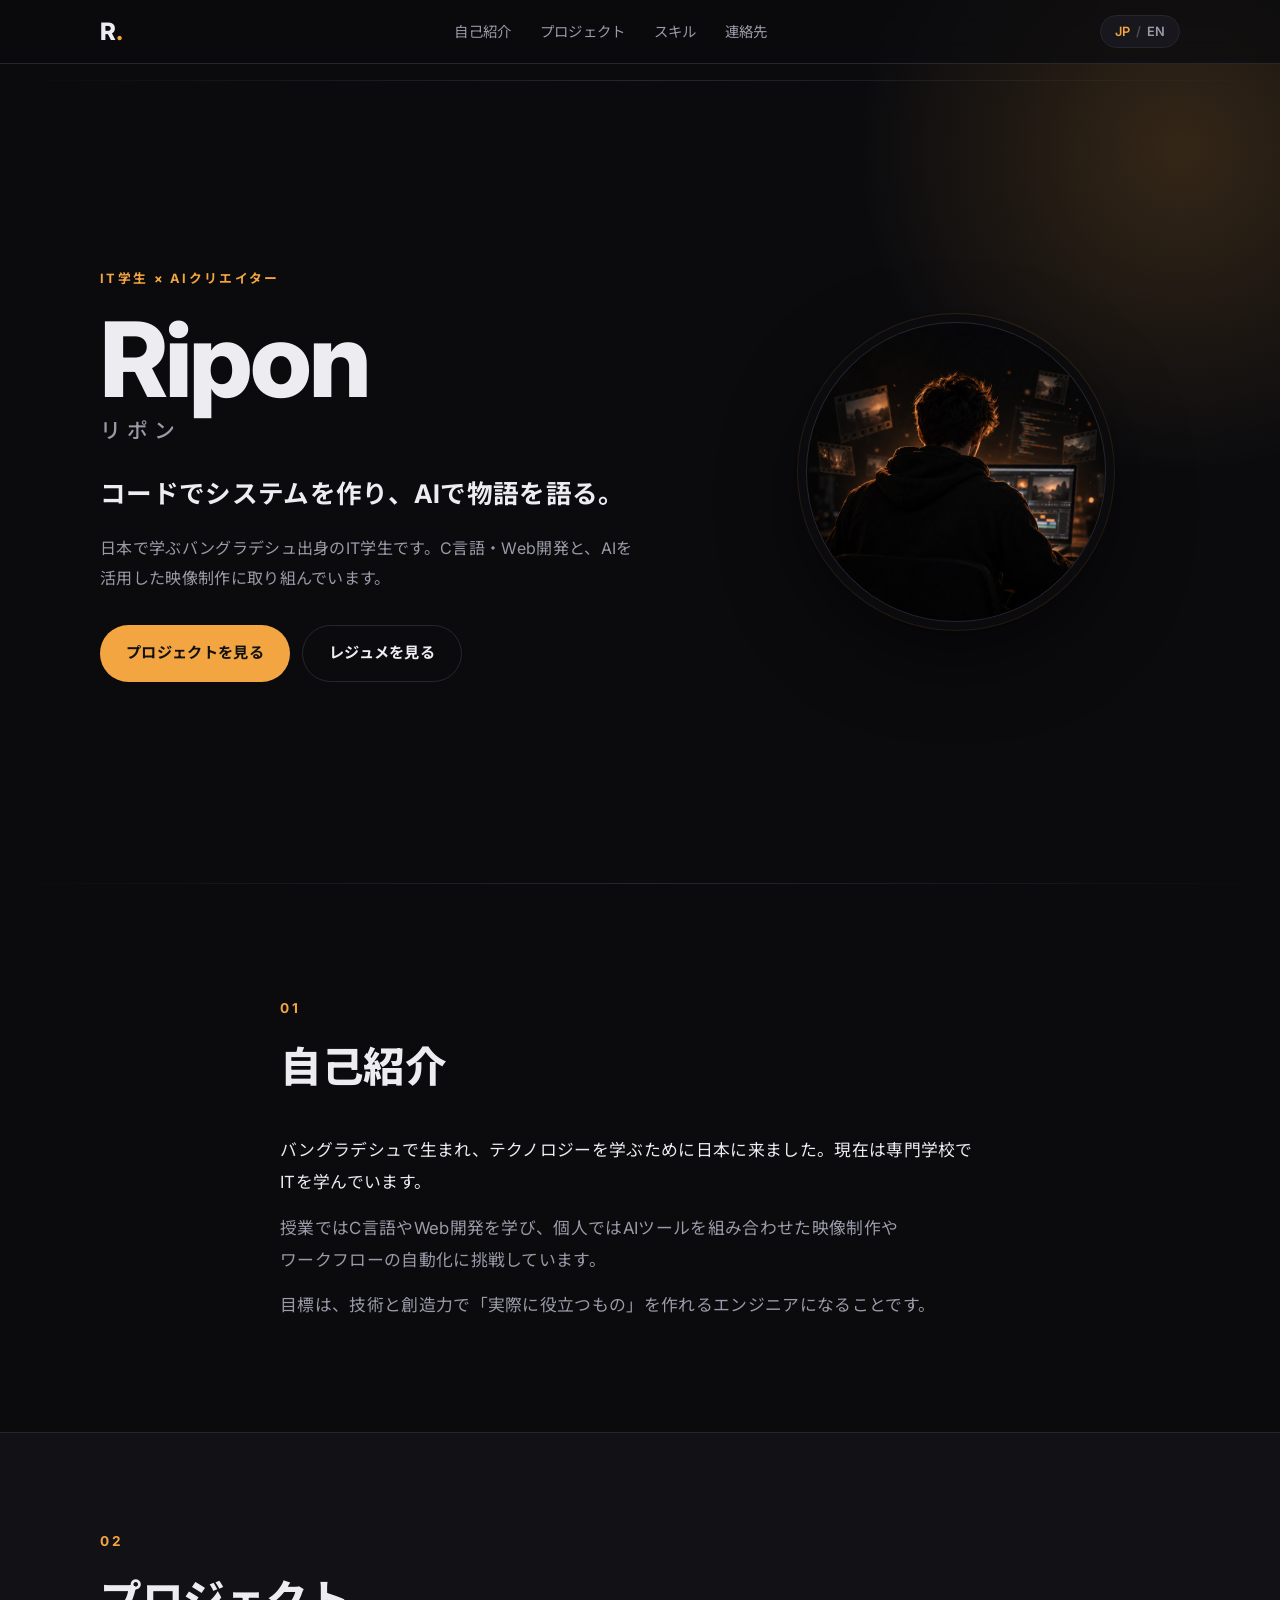
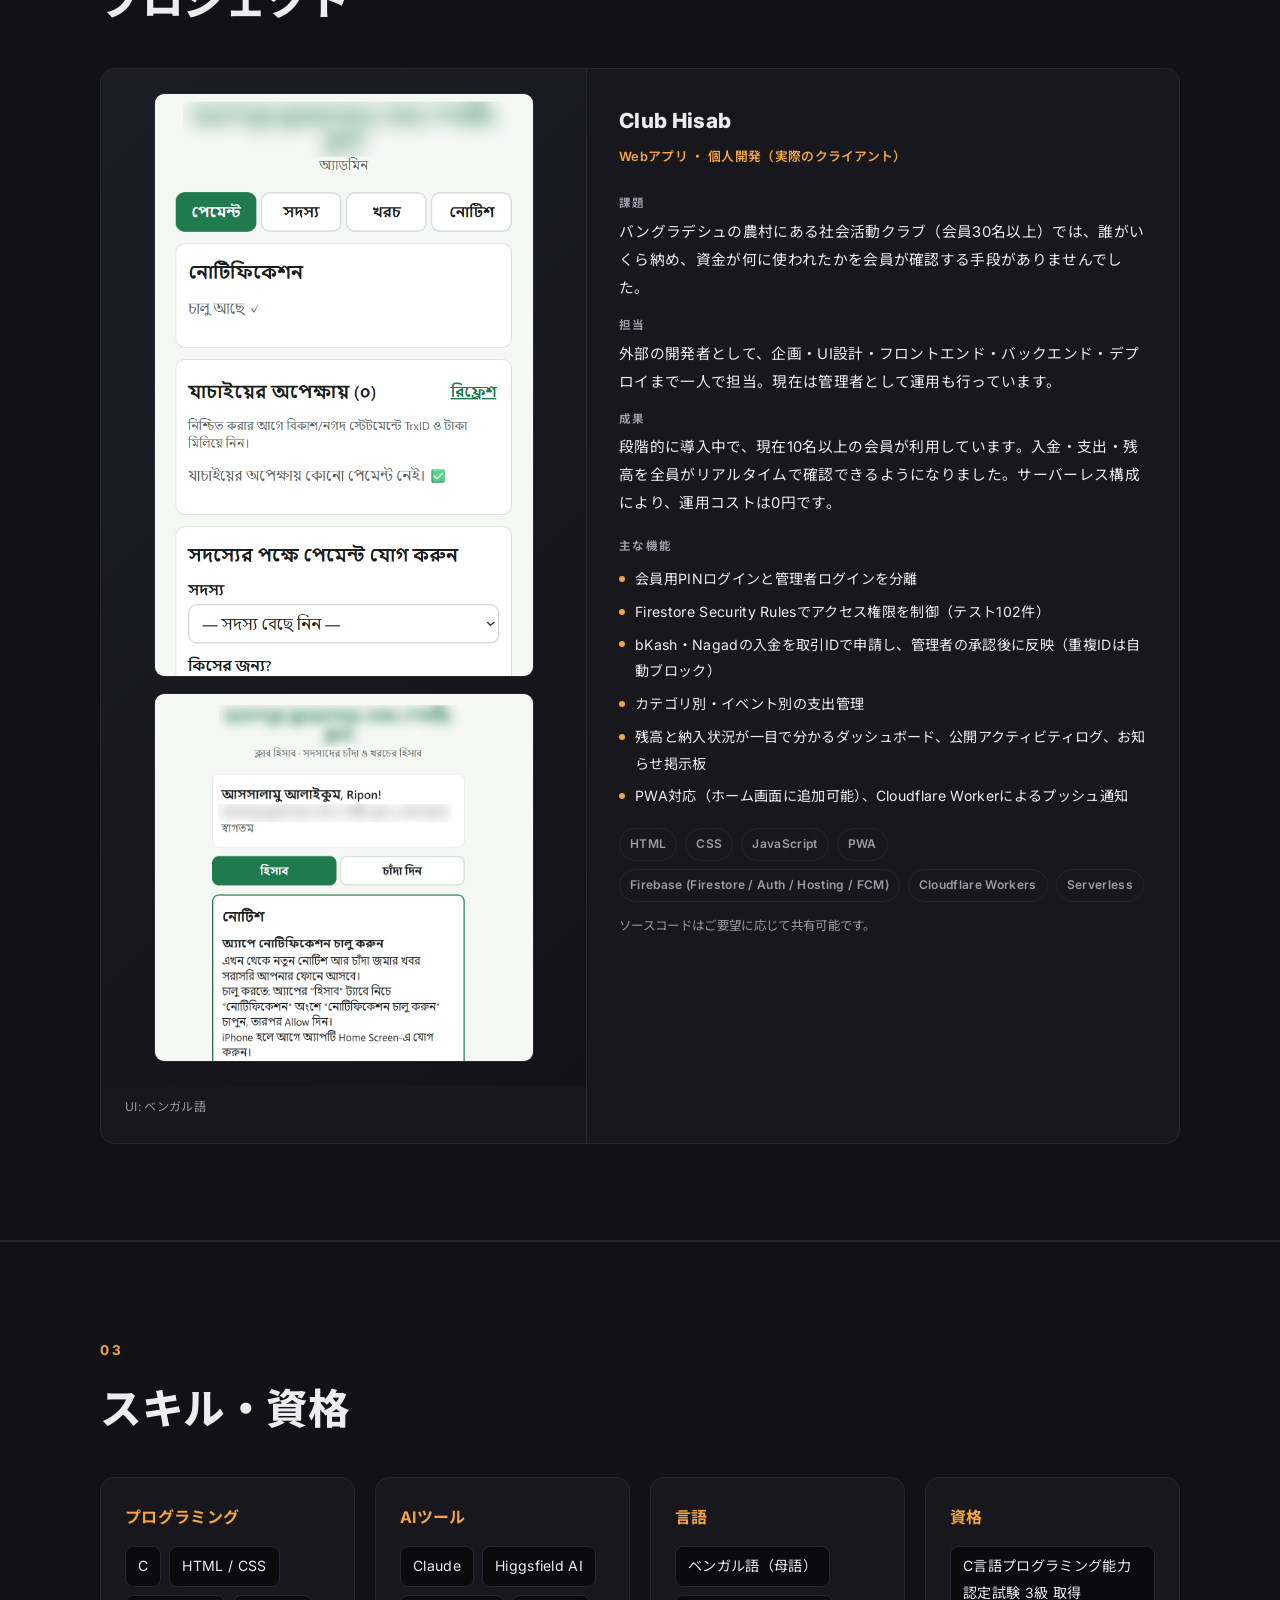
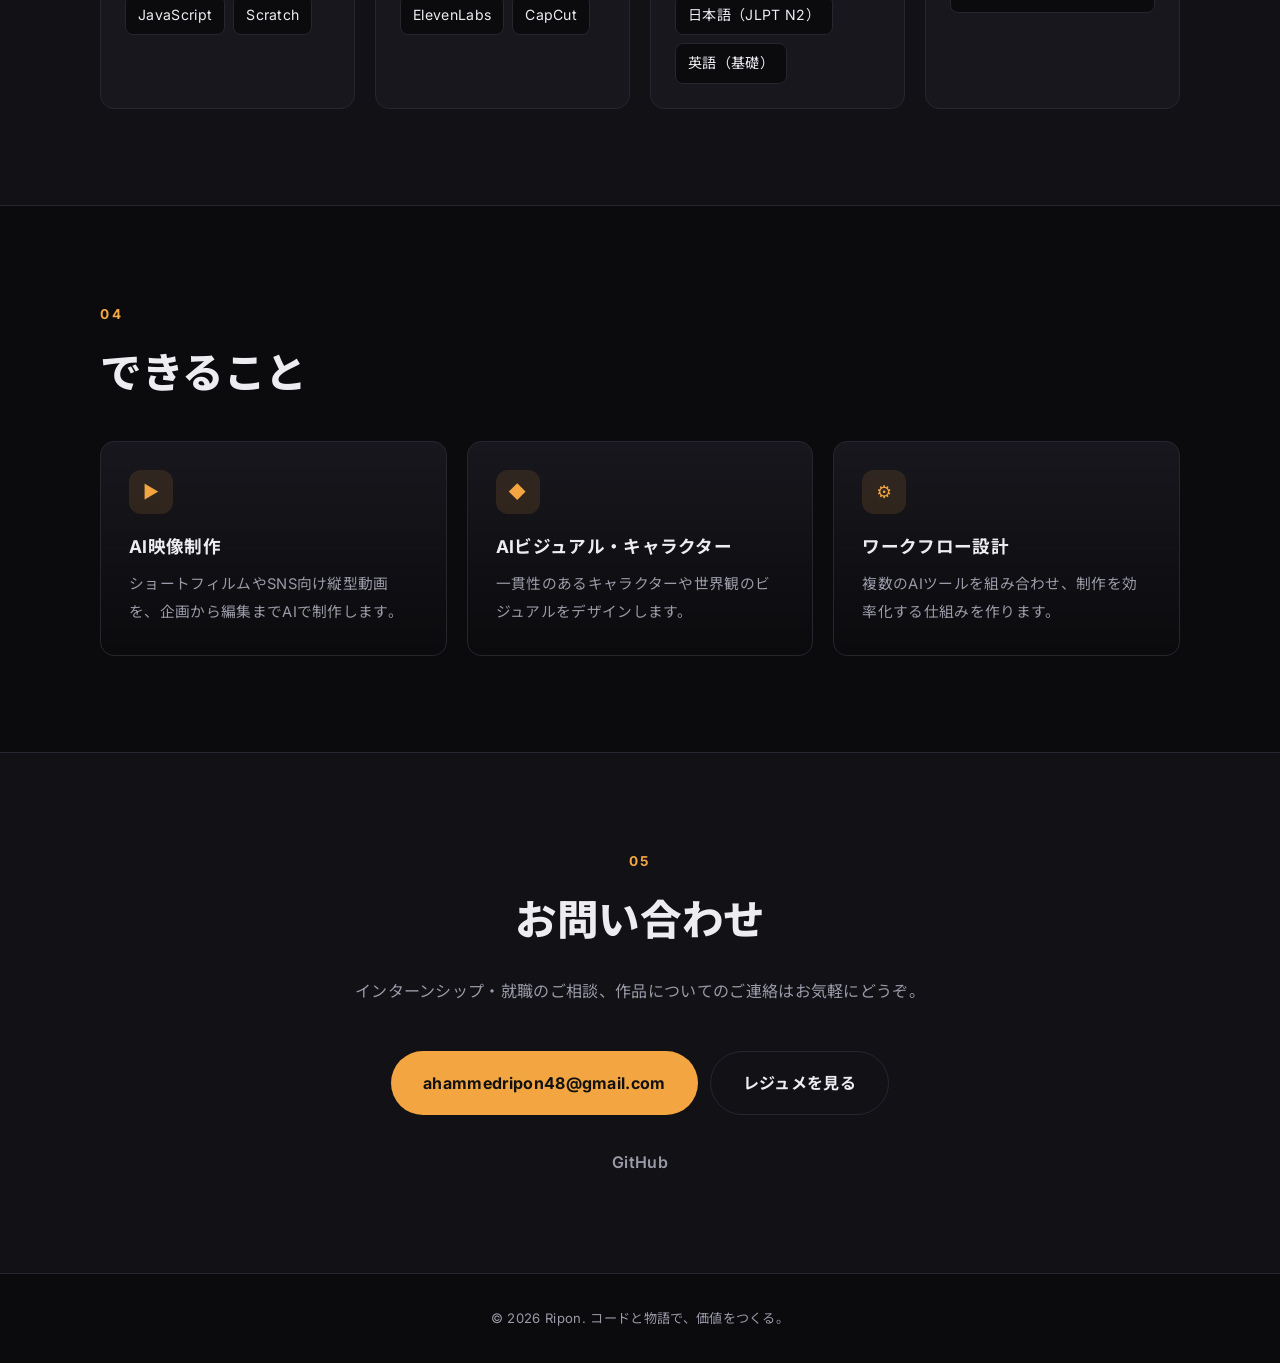
==== commit 5345fa82: "Add resume page" ====
--- a/index.html
+++ b/index.html
@@ -25,19 +25,18 @@
   <meta name="theme-color" content="#0b0b0e">
 
   <!-- Open Graph / share preview -->
-  <!-- [PLACEHOLDER] After deploying, change og:url and og:image / twitter:image to ABSOLUTE URLs
-       (e.g. https://USERNAME.github.io/REPO/images/og.jpg) — most platforms ignore relative paths. -->
   <meta property="og:type" content="website">
+  <meta property="og:site_name" content="Ripon Portfolio">
   <meta property="og:title" content="Ripon | IT Student × AI Creator">
   <meta property="og:description" content="I build systems with code and tell stories with AI. コードでシステムを作り、AIで物語を語る。">
-  <meta property="og:image" content="images/og.jpg">
+  <meta property="og:image" content="https://ripon1710.github.io/images/og.jpg">
   <meta property="og:image:width" content="1200">
   <meta property="og:image:height" content="630">
-  <meta property="og:url" content="https://example.com/"> <!-- [PLACEHOLDER] -->
+  <meta property="og:url" content="https://ripon1710.github.io/">
   <meta name="twitter:card" content="summary_large_image">
   <meta name="twitter:title" content="Ripon | IT Student × AI Creator">
   <meta name="twitter:description" content="I build systems with code and tell stories with AI.">
-  <meta name="twitter:image" content="images/og.jpg">
+  <meta name="twitter:image" content="https://ripon1710.github.io/images/og.jpg">
 
   <link rel="icon" type="image/png" href="images/favicon.png">
   <link rel="apple-touch-icon" href="images/favicon.png">
@@ -99,11 +98,7 @@
           </p>
           <div class="hero-cta">
             <a href="#projects" class="btn btn-primary"><span data-lang="ja">プロジェクトを見る</span><span data-lang="en">View Projects</span></a>
-            <!-- HIDDEN FOR LAUNCH: hero CV buttons — to restore: delete this wrapper line and the END line, then replace every ~~ inside with --
-            <!~~ [PLACEHOLDER] CV files: files/cv-ja.pdf and files/cv-en.pdf ~~>
-            <a href="files/cv-ja.pdf" class="btn btn-ghost" data-lang="ja" download>履歴書 / CV をダウンロード</a>
-            <a href="files/cv-en.pdf" class="btn btn-ghost" data-lang="en" download>Download CV</a>
-            END HIDDEN: hero CV buttons -->
+            <a href="resume.html" class="btn btn-ghost"><span data-lang="ja">レジュメを見る</span><span data-lang="en">View Resume</span></a>
           </div>
         </div>
         <div class="hero-avatar">
@@ -382,11 +377,7 @@
         </p>
         <div class="contact-actions">
           <a href="mailto:ahammedripon48@gmail.com" class="btn btn-primary btn-lg">ahammedripon48@gmail.com</a>
-          <!-- HIDDEN FOR LAUNCH: contact CV buttons — to restore: delete this wrapper line and the END line, then replace every ~~ inside with --
-          <!~~ [PLACEHOLDER] CV files: files/cv-ja.pdf and files/cv-en.pdf ~~>
-          <a href="files/cv-ja.pdf" class="btn btn-ghost btn-lg" data-lang="ja" download>履歴書 / CV をダウンロード</a>
-          <a href="files/cv-en.pdf" class="btn btn-ghost btn-lg" data-lang="en" download>Download CV</a>
-          END HIDDEN: contact CV buttons -->
+          <a href="resume.html" class="btn btn-ghost btn-lg"><span data-lang="ja">レジュメを見る</span><span data-lang="en">View Resume</span></a>
         </div>
         <ul class="social-links">
           <li><a href="https://github.com/Ripon1710" target="_blank" rel="noopener">GitHub</a></li>
--- a/style.css
+++ b/style.css
@@ -396,4 +396,92 @@
   .gallery { grid-template-columns: repeat(3, 1fr); }
   .gallery-item.wide { grid-column: span 2; }
   .skills-grid { grid-template-columns: repeat(4, 1fr); }
-}+}
+/* =========================================
+   Resume page (resume.html)
+   ========================================= */
+.resume-wrap { max-width: 860px; margin: 0 auto; padding: calc(var(--nav-h) + 32px) 20px 64px; }
+
+.resume-toolbar {
+  display: flex; flex-wrap: wrap; align-items: center; justify-content: space-between; gap: 12px;
+  margin-bottom: 20px;
+}
+.resume-back { color: var(--muted); font-size: 0.9rem; font-weight: 600; }
+.resume-back:hover { color: var(--accent); }
+.print-btn { padding: 10px 20px; font-size: 0.85rem; cursor: pointer; background: transparent; font-family: var(--font); }
+
+.resume {
+  background: var(--surface); border: 1px solid var(--border); border-radius: var(--radius);
+  padding: 40px clamp(20px, 5vw, 48px);
+}
+.resume-head { padding-bottom: 20px; margin-bottom: 8px; border-bottom: 1px solid var(--border); }
+.resume-name { font-size: clamp(2rem, 7vw, 2.8rem); font-weight: 800; letter-spacing: -0.02em; line-height: 1.1; }
+.resume-kana { font-size: 0.45em; font-weight: 500; color: var(--muted); letter-spacing: 0.1em; margin-left: 6px; }
+.resume-role { margin-top: 8px; color: var(--accent); font-weight: 700; }
+.resume-role { text-wrap: balance; }
+.nowrap { white-space: nowrap; }
+.resume-contact { display: flex; flex-wrap: wrap; gap: 4px 20px; margin-top: 12px; font-size: 0.88rem; color: var(--muted); }
+.resume-contact a:hover { color: var(--accent); }
+
+.resume-section { padding: 18px 0; border-bottom: 1px solid var(--border); }
+.resume-section:last-child { border-bottom: none; padding-bottom: 0; }
+.resume-h {
+  font-size: 0.78rem; font-weight: 700; letter-spacing: 0.16em; text-transform: uppercase;
+  color: var(--accent); margin-bottom: 10px;
+}
+.resume-section p, .resume-list li { font-size: 0.95rem; }
+
+.timeline, .kv { display: grid; grid-template-columns: 10em 1fr; gap: 6px 16px; font-size: 0.95rem; }
+.kv { grid-template-columns: 12.5em 1fr; }
+.timeline dt, .kv dt { color: var(--muted); font-weight: 600; font-variant-numeric: tabular-nums; }
+
+.resume-list { display: grid; gap: 4px; }
+.resume-list li, .resume-item p { position: relative; }
+.resume-list li { padding-left: 14px; }
+.resume-list li::before {
+  content: ""; position: absolute; left: 0; top: 0.75em;
+  width: 5px; height: 5px; border-radius: 50%; background: var(--accent);
+}
+.resume-item-title { font-size: 1rem; font-weight: 800; margin-bottom: 2px; }
+.resume-item-title a { color: var(--text); border-bottom: 1px solid var(--accent); }
+.resume-item-title a:hover { color: var(--accent); }
+
+html[lang="ja"] :is(.resume-role, .timeline dd, .kv dd, .resume-item p) { word-break: auto-phrase; }
+
+@media (max-width: 559px) {
+  .timeline, .kv { grid-template-columns: 1fr; gap: 0; }
+  .timeline dd, .kv dd { margin-bottom: 10px; }
+}
+
+/* =========================================
+   Print — clean white A4, one page
+   ========================================= */
+@media print {
+  @page { size: A4; margin: 14mm 16mm; }
+
+  html, body { background: #fff !important; color: #111 !important; }
+  html[lang="ja"] body { line-height: 1.6; }
+  body { font-size: 10pt; line-height: 1.5; }
+
+  .site-header, .site-footer, .resume-toolbar, .hero-glow { display: none !important; }
+  .reveal { opacity: 1 !important; transform: none !important; }
+  a { color: inherit !important; text-decoration: none !important; }
+
+  .resume-wrap { max-width: none; padding: 0; margin: 0; }
+  .resume { background: none; border: none; border-radius: 0; padding: 0; }
+
+  .resume-head { border-bottom: 2px solid #111; padding-bottom: 10px; margin-bottom: 4px; }
+  .resume-name { font-size: 22pt; color: #111; }
+  .resume-kana { color: #555; }
+  .resume-role { color: #111; margin-top: 4px; }
+  .resume-contact { color: #333; font-size: 9pt; margin-top: 6px; }
+
+  .resume-section { padding: 9px 0; border-bottom: 1px solid #ccc; break-inside: avoid; }
+  .resume-h { color: #111; font-size: 8.5pt; margin-bottom: 5px; }
+  .resume-section p, .resume-list li, .timeline, .kv { font-size: 10pt; }
+  .timeline, .kv { gap: 3px 14px; }
+  .timeline dt, .kv dt { color: #555; }
+  .resume-list li::before { top: 0.6em; background: #111; -webkit-print-color-adjust: exact; print-color-adjust: exact; }
+  .resume-item-title { font-size: 10.5pt; }
+  .resume-item-title a { border-bottom: none; color: #111 !important; }
+}
